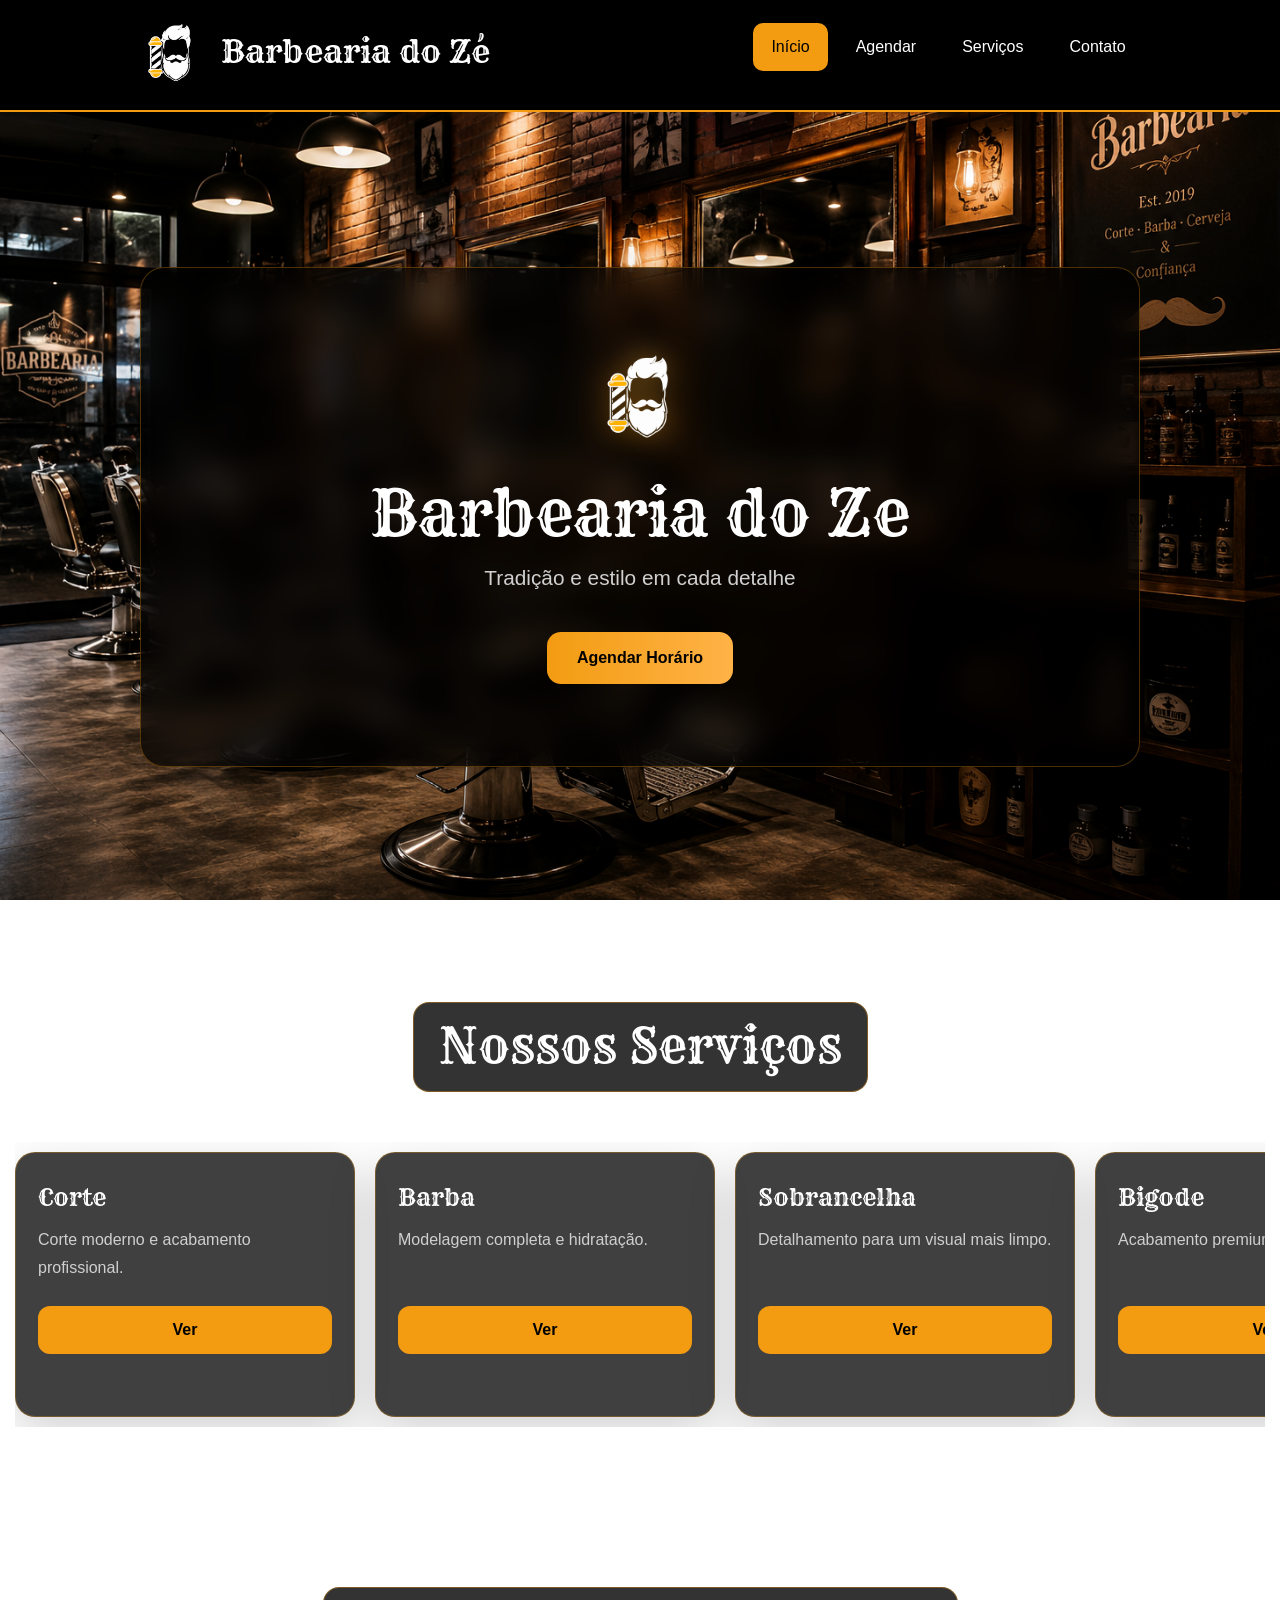
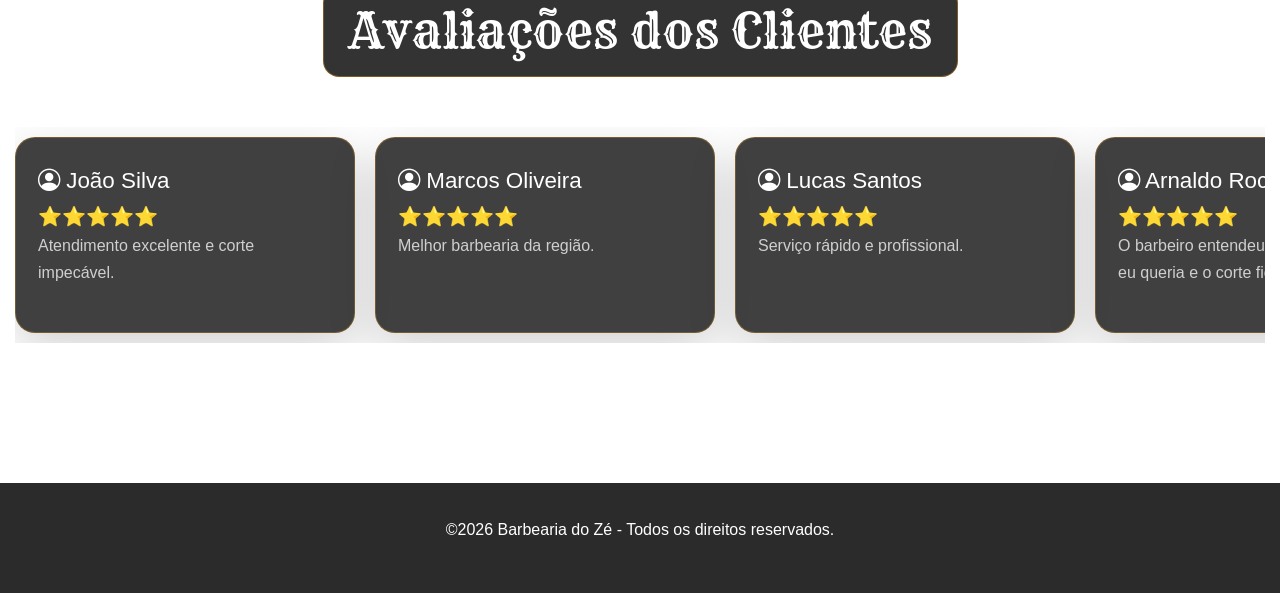
==== index.html @ 92ff20de "2" ====
<!--PARTE DA GRAZIELLE-->

<!DOCTYPE html>
<html lang="pt-br">
<head>
    <meta charset="UTF-8">
    <meta name="viewport" content="width=device-width, initial-scale=1.0">
    <title>Barbearia do Ze</title>
    <link rel="stylesheet" href="https://cdn.jsdelivr.net/npm/bootstrap@5.3.8/dist/css/bootstrap.min.css"> <!--bootstrap-->
    <link rel="stylesheet" href="https://cdn.jsdelivr.net/npm/bootstrap-icons@1.11.3/font/bootstrap-icons.min.css"> <!--fonte icons-->
    <link rel="stylesheet" href="estilizacoes/index.css">
    <link rel="icon" type="imagem/png" href="img/Barbearia_Logo.png"> <!--favicon-->
    <link href="https://fonts.googleapis.com/css2?family=Rye&display=swap" rel="stylesheet"> <!--fonte texto-->
</head>

<body>
  
<header class="header">

    <div class="container-logo">
        <img src="img/Barbearia_Logo.png" alt="logo imagem">
        <h1>Barbearia do Zé</h1>
    </div>

    <nav class="menu">
        <ul>
            <li><a class="ativo" href="">Início</a></li> 
            <li><a href="agendar.html">Agendar</a></li>
            <li><a href="servicos.html">Serviços</a></li>
            <li><a href="contato.html">Contato</a></li>
        </ul>
    </nav>
</header>

    <section class="hero">

        <div class="box-principal shadow-lg">
            <div class="logo-centro">
                <img src="img/Barbearia_Logo.png" alt="logo centro">
            </div>

            <div class="centro text-center">
                <h1>Barbearia do Ze</h1>
                <p>Tradição e estilo em cada detalhe</p>
                <a href="agendar.html" class="btn btn-warning btn-lg">Agendar Horário</a>
            </div>
        </div>

    </section>

    <section class="servicos">
        <h2>Nossos Serviços </h2>

        <div class="carrossel-servicos">
        
            <div class="card-servico shadow-lg">
                <h3>Corte</h3>
                <p>Corte moderno e acabamento profissional.</p>
                <a href="servicos.html" class="btn btn-warning">Ver</a>
            </div>
            
            <div class="card-servico shadow-lg">
                <h3>Barba</h3>
                <p>Modelagem completa e hidratação.<p>
                <a href="servicos.html" class="btn btn-warning">Ver</a>
            </div>
      
            <div class="card-servico shadow-lg">
                <h3>Sobrancelha</h3>
                <p>Detalhamento para um visual mais limpo.</p>
                <a href="servicos.html" class="btn btn-warning">Ver</a>
            </div>
       
            <div class="card-servico shadow-lg">
                <h3>Bigode</h3>
                <p>Acabamento premium e alinhado.</p>
                <a href="servicos.html" class="btn btn-warning">Ver</a>
            </div>

            <div class="card-servico shadow-lg">
                <h3>Mais opções</h3>
                <p>Clique aqui para ver tudo.</p>
                <a href="servicos.html" class="btn btn-warning">Ver todos os serviços</a>
            </div>
        </div>

    </section>

    <!-- AVALIACOES -->
    <section class="avaliacoes">
        <h2>Avaliações dos Clientes</h2>
        
        <div class="container-avaliacoes">
            
            <div class="card-avaliacao shadow-lg">
                <h3>
                    <i class="bi bi-person-circle"></i>
                    João Silva
                </h3>
                <span>⭐⭐⭐⭐⭐</span>
                <p>Atendimento excelente e corte impecável.</p>
            </div>
         
            <div class="card-avaliacao shadow-lg">
                <h3>
                    <i class="bi bi-person-circle"></i> <!--icon de perfil-->
                    Marcos Oliveira
                </h3>
                <span>⭐⭐⭐⭐⭐</span>
                <p>Melhor barbearia da região.</p>
            </div>

            <div class="card-avaliacao shadow-lg">
                <h3>  
                    <i class="bi bi-person-circle"></i>
                    Lucas Santos
                </h3>
                <span>⭐⭐⭐⭐⭐</span>
                <p>Serviço rápido e profissional.</p>
            </div>

             <div class="card-avaliacao shadow-lg">
                <h3>
                    <i class="bi bi-person-circle"></i>
                    Arnaldo Rocha
                </h3>
                <span>⭐⭐⭐⭐⭐</span>
                <p>O barbeiro entendeu exatamente o que eu queria e o corte ficou impecável.</p>
            </div>
        </div>

    </section>

    <footer>
        <p>©2026 Barbearia do Zé - Todos os direitos reservados.</p>
    </footer>   
</body>

</html>
---- estilizacoes/index.css ----
/* PARTE DA GRAZIELLE */

*{
    padding: 0;
    margin: 0;
    box-sizing: border-box;
}

html{
    scroll-behavior: smooth;
}

body{
    background-image: url("../img/Background_IA.png");
    background-size: cover;
    background-position: center;
    background-attachment: fixed;
    font-family: Arial, Helvetica, sans-serif;
    color: white;
    overflow-x: hidden;
}

.header{
    width: 100%;
    padding: 20px 15px;
    background-color: black;
    border-bottom: 2px solid #f39c12;
    display: flex;
    flex-direction: column;
    align-items: center;
    gap: 20px;
}

.container-logo{
    display: flex;
    align-items: center;
    gap: 15px;
}

.container-logo img{
    width: 70px;
}

.container-logo h1{
    font-family: 'Rye', serif;
    font-size: 1.5rem;
}

.menu ul{
    list-style: none;
    padding-left: 0;
    display: flex;
    flex-direction: column;
    gap: 10px;
}

.menu li{
    text-align: center;
}

.menu li a{
    text-decoration: none;
    color: white;
    padding: 12px 18px;
    border-radius: 10px;
    transition: 0.3s;
    display: block;
    font-size: 1rem;
}

.menu li a:hover{
    background-color: #f39c12;
    color: black;
}

.ativo{
    background-color: #f39c12;
    color: black !important;
}

.hero{
    width: 100%;
    min-height: 90vh;
    padding: 30px 15px;
    display: flex;
    justify-content: center;
    align-items: center;
    position: relative;
}

/* LUZ DE FUNDO */
.hero::before{
    content: "";
    position: absolute;
    width: 300px;
    height: 300px;
    background: rgba(243,156,18,0.12);
    filter: blur(100px);
    border-radius: 50%;
}

.box-principal{
    width: 100%;
    max-width: 1000px;
    min-height: 420px;
    background: rgba(0,0,0,0.7);
    backdrop-filter: blur(15px);
    border: 1px solid rgba(243,156,18,0.3);
    border-radius: 24px;
    box-shadow: 0 0 30px rgba(243,156,18,0.12), 0 0 80px rgba(0,0,0,0.7);
    display: flex;
    flex-direction: column;
    justify-content: center;
    align-items: center;
    gap: 25px;
    padding: 35px 20px;
    position: relative;
    z-index: 1;
}

.logo-centro img{
    width: 100px;
    filter: drop-shadow(0 0 15px rgba(243,156,18,0.5));
}

.hero h1{
    color: white;
    font-size: clamp(2rem, 8vw, 4rem);
    text-align: center;
    font-family: 'Rye', serif;
}

.hero p{
    color: #d0d0d0;
    font-size: clamp(1rem, 4vw, 1.3rem);
    text-align: center;
    line-height: 1.7;
}

/*BOTAO "Agendar Aqui"*/
.box-principal a{
    margin-top: 20px;
    padding: 14px 30px;
    border: none;
    border-radius: 14px;
    background: linear-gradient(90deg,#f39c12,#ffb347);
    color: black;
    font-size: 1rem;
    font-weight: bold;
    cursor: pointer;
    transition: 0.3s;
}

.box-principal a:hover{
    transform: scale(1.05);
    box-shadow: 0 0 20px rgba(243,156,18,0.5);
}

/*SERVICOS*/
.servicos{
    width: 100%;
    padding: 80px 15px;
}

.servicos h2{
    width: fit-content;
    margin: 0 auto 50px auto;
    padding: 15px 25px;
    border-radius: 16px;
    background: rgba(0,0,0,0.8);
    border: 1px solid rgba(243,156,18,0.4);
    color: white;
    font-size: clamp(1.8rem, 6vw, 3rem);
    text-align: center;
    font-family: 'Rye', serif;
}

.carrossel-servicos{
    display: flex;
    gap: 20px;
    overflow-x: auto;
    scroll-behavior: smooth;
    scroll-snap-type: x mandatory;
    padding: 10px;
}

.carrossel-servicos::-webkit-scrollbar{
    height: 10px;
}


.carrossel-servicos::-webkit-scrollbar-thumb{
    background: #292929e5;
    border-radius: 20px;
}

/* CARDS*/
.card-servico{
    flex: 0 0 90%;
    scroll-snap-align: start;
    background: rgba(0,0,0,0.75) !important;
    border: 1px solid rgba(243,156,18,0.3);
    border-radius: 20px;
    padding: 30px 22px;
    transition: 0.3s;
}

.card-servico:hover{
    transform: translateY(-5px);
    border-color: #f39c12;
}

.card-servico h3{
    color: white;
    font-family: Rye, serif;
    font-size: 1.5rem;
    margin-bottom: 15px;
}

.card-servico p{
    color: #cfcfcf;
    line-height: 1.7;
    margin-bottom: 20px;
    min-height: 60px;
}

/*BOTAO "Ver" dentro dos cards*/
.card-servico a{
    width: 100%;
    padding: 12px;
    border: none;
    border-radius: 12px;
    background: #f39c12;
    font-weight: bold;
    cursor: pointer;
    transition: 0.3s;
}

.card-servico a:hover{
    background-color: #ffb347;
}

/* AVALIAÇÕES */
.avaliacoes{
    width: 100%;
    padding: 80px 15px;
}

.avaliacoes h2{
    width: fit-content;
    margin: 0 auto 50px auto;
    padding: 15px 25px;
    border-radius: 16px;
    background: rgba(0,0,0,0.8);
    border: 1px solid rgba(243,156,18,0.4);
    color: white;
    font-size: clamp(1.8rem, 6vw, 3rem);
    text-align: center;
    font-family: 'Rye', serif;
}

/* CARROSSEL AVALIAÇÕES */
.container-avaliacoes{
    display: flex;
    gap: 20px;
    overflow-x: auto;
    scroll-snap-type: x mandatory;
    padding: 10px;
}

.container-avaliacoes::-webkit-scrollbar{
    height: 10px;
}

.container-avaliacoes::-webkit-scrollbar-thumb{
    background: #292929e5;
    border-radius: 20px;
}


/* CARDS AVALIACAO */
.card-avaliacao{
    flex: 0 0 90%;
    scroll-snap-align: start;
    background: rgba(0,0,0,0.75);
    border: 1px solid rgba(243,156,18,0.3);
    border-radius: 20px;
    padding: 30px 22px;
    transition: 0.3s;
}

.card-avaliacao:hover{
    transform: translateY(-5px);
    border-color: #f39c12;
}

.card-avaliacao h3{
    color: white;
    font-size: 1.4rem;
}

/* ESTRELAS*/
.card-avaliacao span{
    font-size: 1.2rem;
}

.card-avaliacao p{
    color: #cfcfcf;
    line-height: 1.7;
}

footer{
    width: 100%;
    margin-top: 60px;
    padding: 35px 20px;
    background: rgba(0, 0, 0, 0.831);
    display: flex;
    flex-direction: column;
    text-align: center;
}

/* TABLET */
@media (min-width: 768px){
    .header{
        flex-direction: row;
        justify-content: space-around;
    }

    .menu ul{
        flex-direction: row;
    }

    .container-logo h1{
        font-size: 2rem;
    }

    .box-principal{
        padding: 60px;
    }

    .card-servico,.card-avaliacao{
        flex: 0 0 320px;
    }
}

/* DESKTOP */
@media (min-width: 1024px){
    .hero h1{
        font-size: 4rem;
    }

    .hero p{
        font-size: 1.3rem;
    }

    .card-servico, .card-avaliacao{
        flex: 0 0 340px;
    }

    .box-principal{
        min-height: 500px;
    }
}
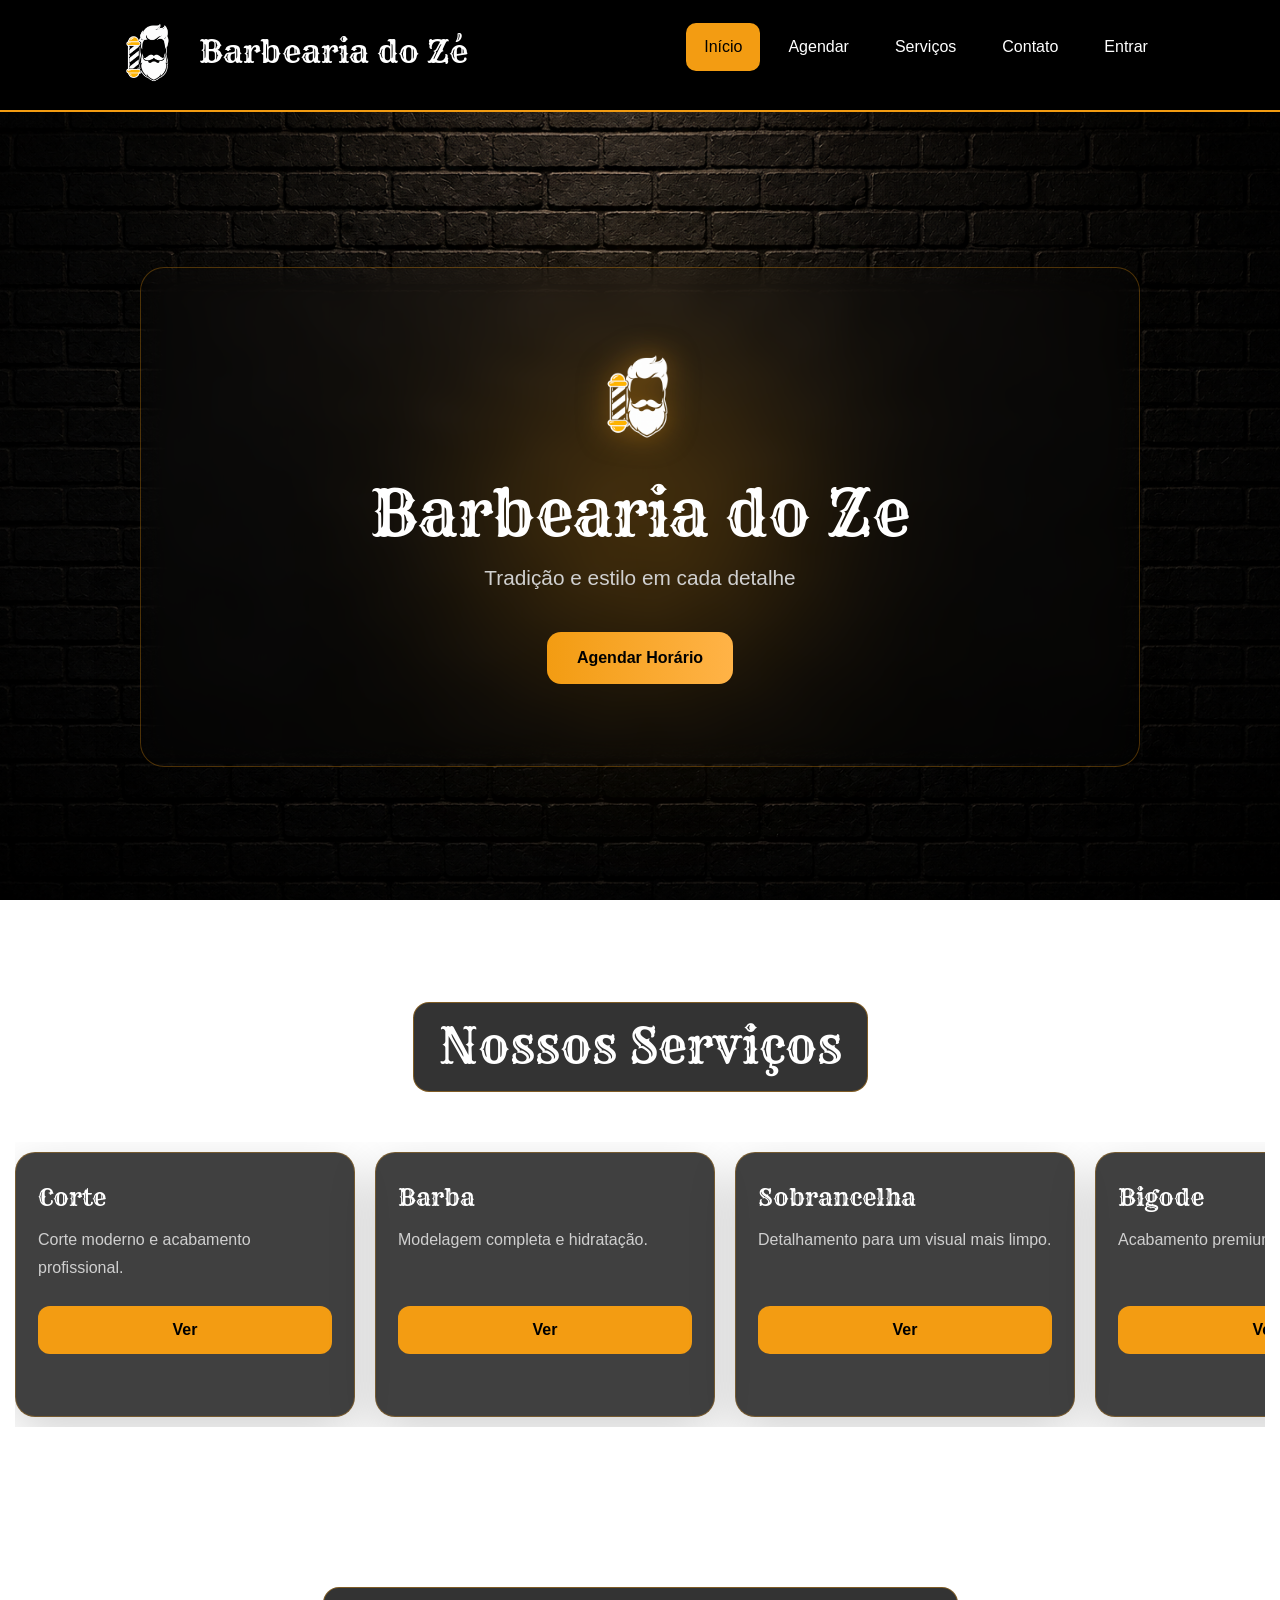
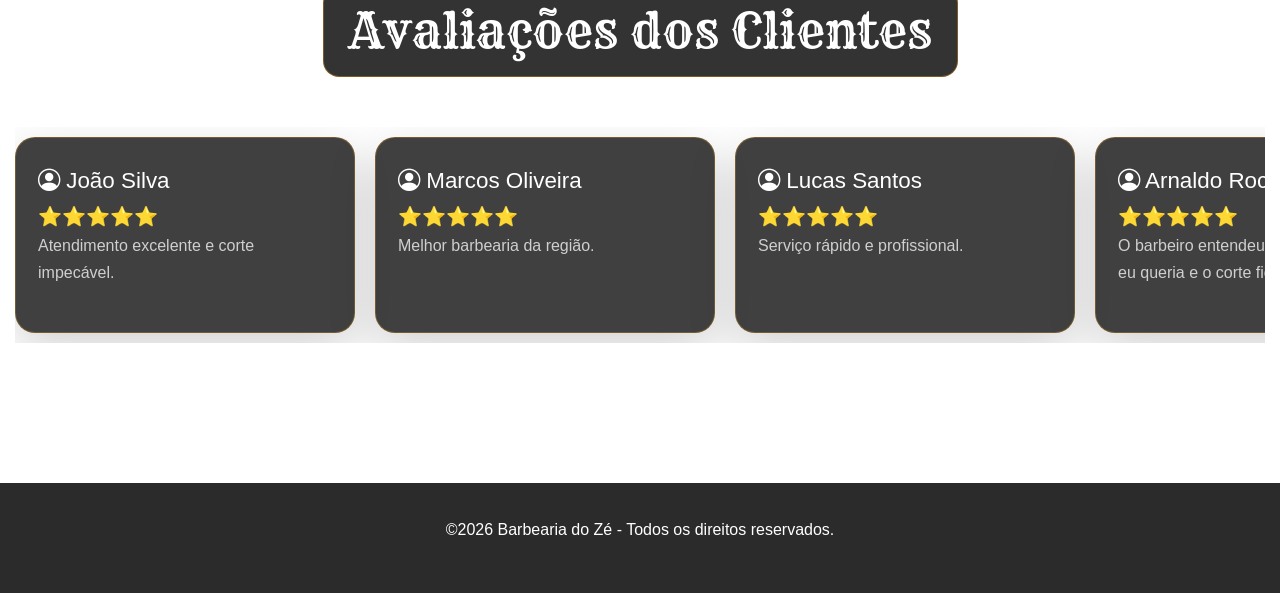
==== commit 691f756d: "adicionei tela de login" ====
--- a/index.html
+++ b/index.html
@@ -28,6 +28,7 @@
             <li><a href="agendar.html">Agendar</a></li>
             <li><a href="servicos.html">Serviços</a></li>
             <li><a href="contato.html">Contato</a></li>
+            <li><a href="login.html">Entrar</a></li>
         </ul>
     </nav>
 </header>
--- a/estilizacoes/index.css
+++ b/estilizacoes/index.css
@@ -11,7 +11,7 @@
 }
 
 body{
-    background-image: url("../img/Background_IA.png");
+    background-image: url("../img/fundo_ia.png");
     background-size: cover;
     background-position: center;
     background-attachment: fixed;
@@ -94,7 +94,7 @@
     position: absolute;
     width: 300px;
     height: 300px;
-    background: rgba(243,156,18,0.12);
+    background: rgba(243, 157, 18, 0.305);
     filter: blur(100px);
     border-radius: 50%;
 }
@@ -103,7 +103,7 @@
     width: 100%;
     max-width: 1000px;
     min-height: 420px;
-    background: rgba(0,0,0,0.7);
+    background-image: url("../img/Background_IA.png");
     backdrop-filter: blur(15px);
     border: 1px solid rgba(243,156,18,0.3);
     border-radius: 24px;
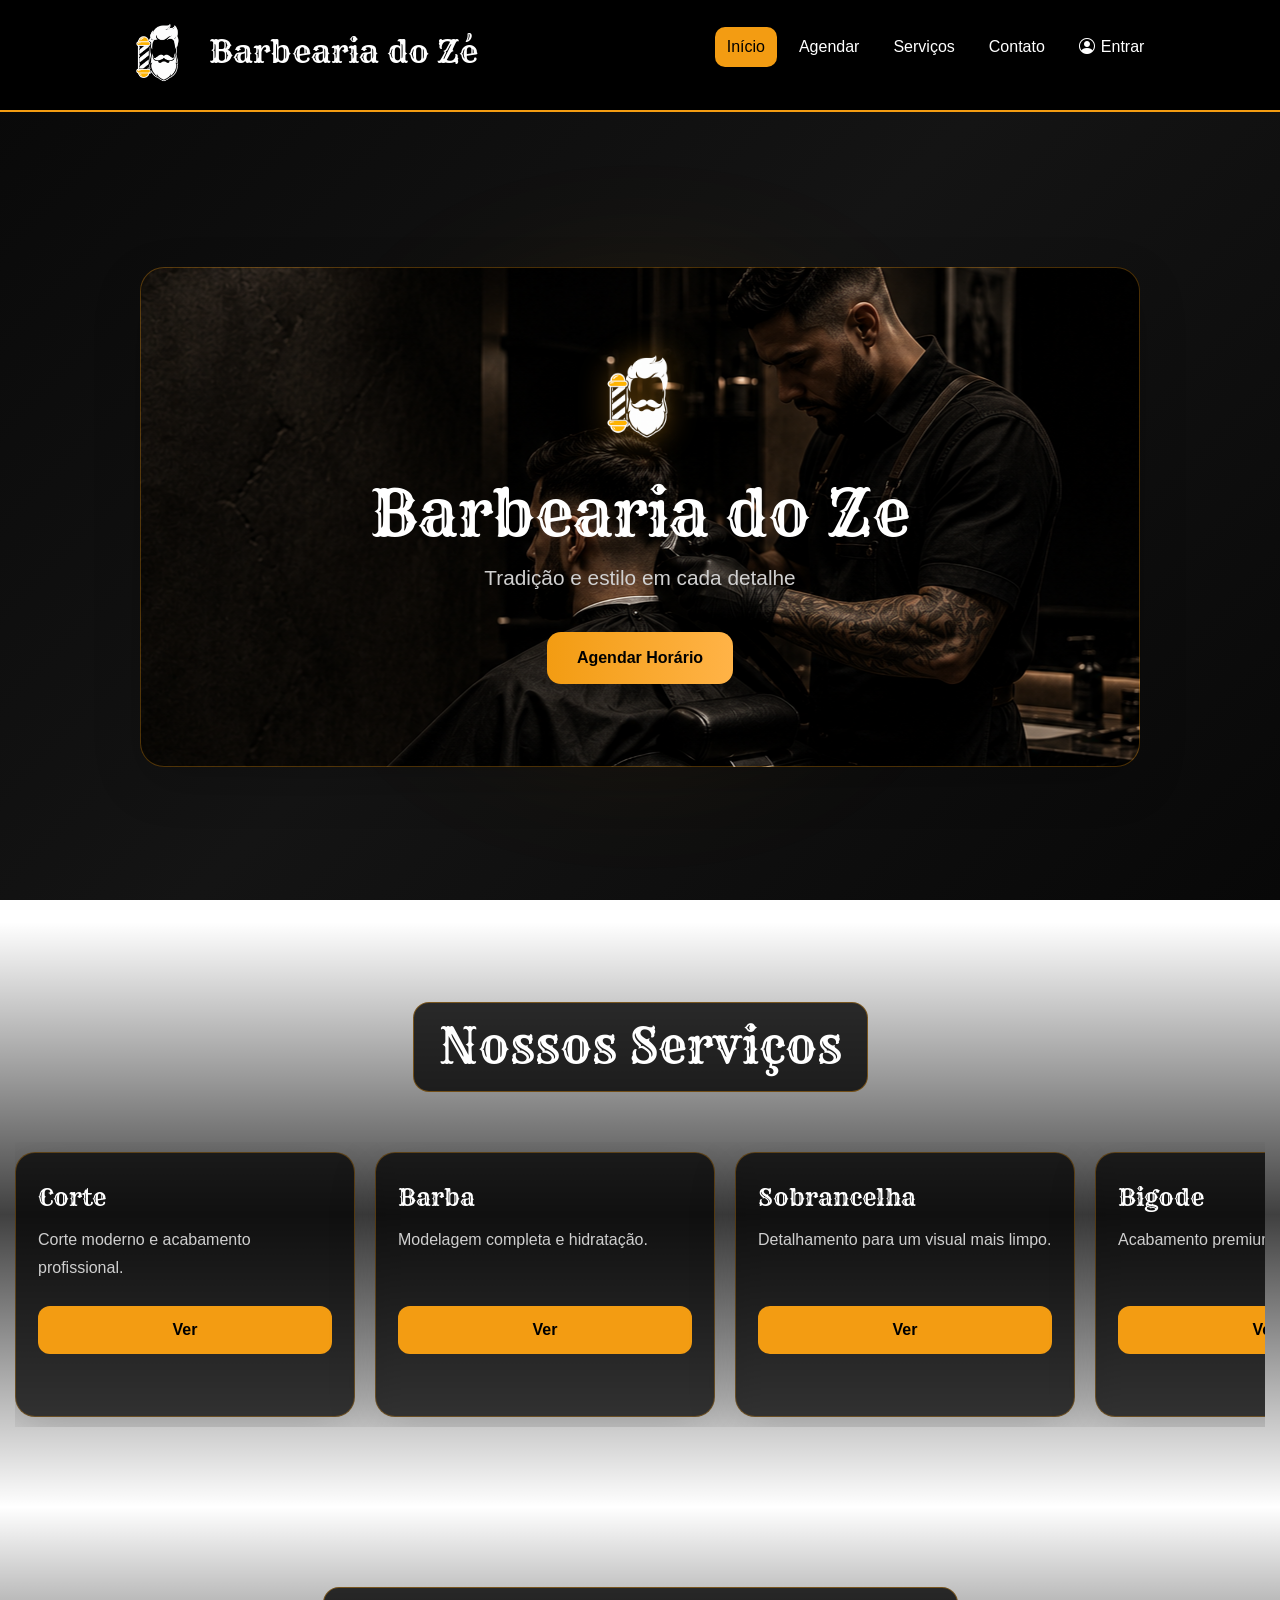
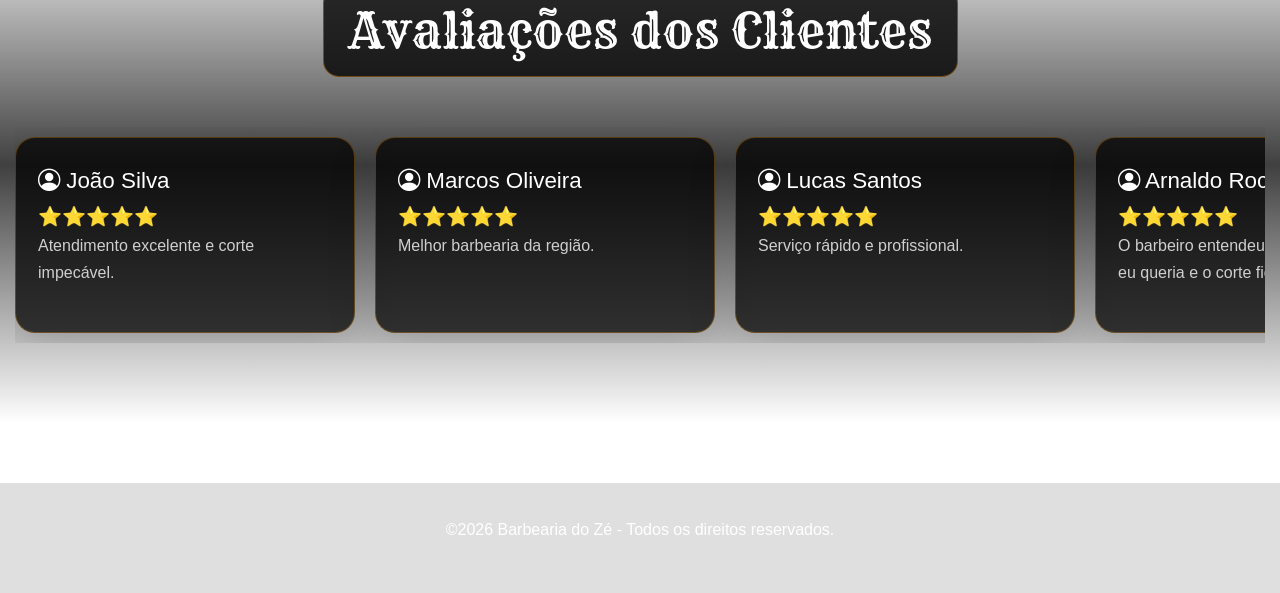
==== commit c28359ca: "add: login, funcionario e ajustes" ====
--- a/index.html
+++ b/index.html
@@ -14,7 +14,22 @@
 </head>
 
 <body>
-  
+
+    <input type="checkbox" id="toggle-menu">
+
+    <div class="sidebar">
+      <label for="toggle-menu" class="btn-fechar">✕</label>
+    <nav class="sidebar-nav">
+        <ul>
+            <li><a class="ativo" href="">Início</a></li>
+            <li><a href="agendar.html">Agendar</a></li>
+            <li><a href="servicos.html">Serviços</a></li>
+            <li><a href="contato.html">Contato</a></li>
+            <li><a href="login.html"><i class="bi bi-person-circle"></i> Entrar</a></li> <!--simulando que a pessoa nao entrou-->
+        </ul>
+    </nav>
+    </div>
+
 <header class="header">
 
     <div class="container-logo">
@@ -22,13 +37,17 @@
         <h1>Barbearia do Zé</h1>
     </div>
 
+    <label for="toggle-menu" class="hamburguer">
+        <i class="bi bi-list"></i>
+    </label>
+
     <nav class="menu">
         <ul>
             <li><a class="ativo" href="">Início</a></li> 
             <li><a href="agendar.html">Agendar</a></li>
             <li><a href="servicos.html">Serviços</a></li>
             <li><a href="contato.html">Contato</a></li>
-            <li><a href="login.html">Entrar</a></li>
+            <li><a href="login.html"><i class="bi bi-person-circle"></i> Entrar</a></li> <!--simulando que a pessoa nao entrou-->
         </ul>
     </nav>
 </header>
--- a/estilizacoes/index.css
+++ b/estilizacoes/index.css
@@ -1,5 +1,4 @@
-/* PARTE DA GRAZIELLE */
-
+/* PARTE GRAZIELLE */
 *{
     padding: 0;
     margin: 0;
@@ -11,7 +10,7 @@
 }
 
 body{
-    background-image: url("../img/fundo_ia.png");
+    background: linear-gradient(135deg, #080808 0%, #141414 50%, #080808 100%);
     background-size: cover;
     background-position: center;
     background-attachment: fixed;
@@ -20,13 +19,100 @@
     overflow-x: hidden;
 }
 
+/*SIDEBAR MOBILE*/
+#toggle-menu {
+    display: none;
+}
+
+.sidebar {
+    position: fixed;
+    top: 0;
+    right: -260px;
+    width: 220px;
+    height: 100%;
+    background-color: rgba(0, 0, 0, 0.92);
+    border-left: 2px solid #f39c12;
+    z-index: 400;
+    display: flex;
+    flex-direction: column;
+    align-items: center;
+    justify-content: center;
+    padding: 60px 20px 40px;
+    transition: right 0.35s ease;
+}
+
+#toggle-menu:checked ~ .sidebar {
+    right: 0;
+}
+
+.btn-fechar {
+    position: absolute;
+    top: 16px;
+    right: 16px;
+    color: white;
+    font-size: 1.4rem;
+    cursor: pointer;
+    transition: color 0.2s;
+}
+
+.btn-fechar:hover {
+    color: #f39c12;
+}
+
+.sidebar-nav ul {
+    list-style: none;
+    padding: 0;
+    display: flex;
+    flex-direction: column;
+    gap: 8px;
+    text-align: center;
+    width: 100%;
+}
+
+.sidebar-nav ul li a {
+    display: block;
+    text-decoration: none;
+    color: white;
+    font-size: 1rem;
+    padding: 11px 20px;
+    border-radius: 10px;
+    transition: 0.3s;
+}
+
+.sidebar-nav ul li a:hover,
+.sidebar-nav ul li a.ativo {
+    background-color: #f39c12;
+    color: black;
+}
+
+.hamburguer {
+    display: flex;
+    align-items: center;
+    justify-content: center;
+    color: white;
+    font-size: 2rem;
+    cursor: pointer;
+    padding: 4px 8px;
+    transition: color 0.2s;
+    user-select: none;
+}
+
+.hamburguer:hover {
+    color: #f39c12;
+}
+
+.menu{
+    display: none;
+}
+
+/*CABECALHO*/
 .header{
     width: 100%;
     padding: 20px 15px;
     background-color: black;
     border-bottom: 2px solid #f39c12;
     display: flex;
-    flex-direction: column;
+    flex-direction: row;
     align-items: center;
     gap: 20px;
 }
@@ -46,6 +132,7 @@
     font-size: 1.5rem;
 }
 
+/*MENU*/
 .menu ul{
     list-style: none;
     padding-left: 0;
@@ -99,15 +186,17 @@
     border-radius: 50%;
 }
 
+/*CAIXA DO CENTRO*/
 .box-principal{
     width: 100%;
     max-width: 1000px;
     min-height: 420px;
-    background-image: url("../img/Background_IA.png");
+    background-image: url("../img/ChatGPT\ Image\ 15\ de\ mai.\ de\ 2026\,\ 16_33_43.png");
+    background-position: 70% center;
     backdrop-filter: blur(15px);
     border: 1px solid rgba(243,156,18,0.3);
     border-radius: 24px;
-    box-shadow: 0 0 30px rgba(243,156,18,0.12), 0 0 80px rgba(0,0,0,0.7);
+    box-shadow: 0 0 30px rgba(255, 182, 64, 0.12), 0 0 80px rgba(0,0,0,0.7);
     display: flex;
     flex-direction: column;
     justify-content: center;
@@ -160,6 +249,7 @@
 .servicos{
     width: 100%;
     padding: 80px 15px;
+    background: linear-gradient(180deg, transparent, rgba(0,0,0,0.75), transparent);
 }
 
 .servicos h2{
@@ -175,6 +265,7 @@
     font-family: 'Rye', serif;
 }
 
+/*CARROSSEL SERVICOS*/
 .carrossel-servicos{
     display: flex;
     gap: 20px;
@@ -244,6 +335,7 @@
 .avaliacoes{
     width: 100%;
     padding: 80px 15px;
+    background: linear-gradient(180deg, transparent, rgba(0, 0, 0, 0.75), transparent);
 }
 
 .avaliacoes h2{
@@ -313,7 +405,7 @@
     width: 100%;
     margin-top: 60px;
     padding: 35px 20px;
-    background: rgba(0, 0, 0, 0.831);
+    background-color: rgba(0, 0, 0, 0.127);
     display: flex;
     flex-direction: column;
     text-align: center;
@@ -321,6 +413,7 @@
 
 /* TABLET */
 @media (min-width: 768px){
+
     .header{
         flex-direction: row;
         justify-content: space-around;
@@ -330,6 +423,13 @@
         flex-direction: row;
     }
 
+    .menu li a{
+        padding: 8px 12px;
+        display: flex;
+        align-items: center;
+        gap: 6px;
+    }
+
     .container-logo h1{
         font-size: 2rem;
     }
@@ -341,10 +441,23 @@
     .card-servico,.card-avaliacao{
         flex: 0 0 320px;
     }
+
+    .hamburguer{
+        display: none;
+    }
+
+    .sidebar{
+        display: none !important;
+    }
+
+    .menu{
+        display: block;
+    }
 }
 
 /* DESKTOP */
 @media (min-width: 1024px){
+
     .hero h1{
         font-size: 4rem;
     }
